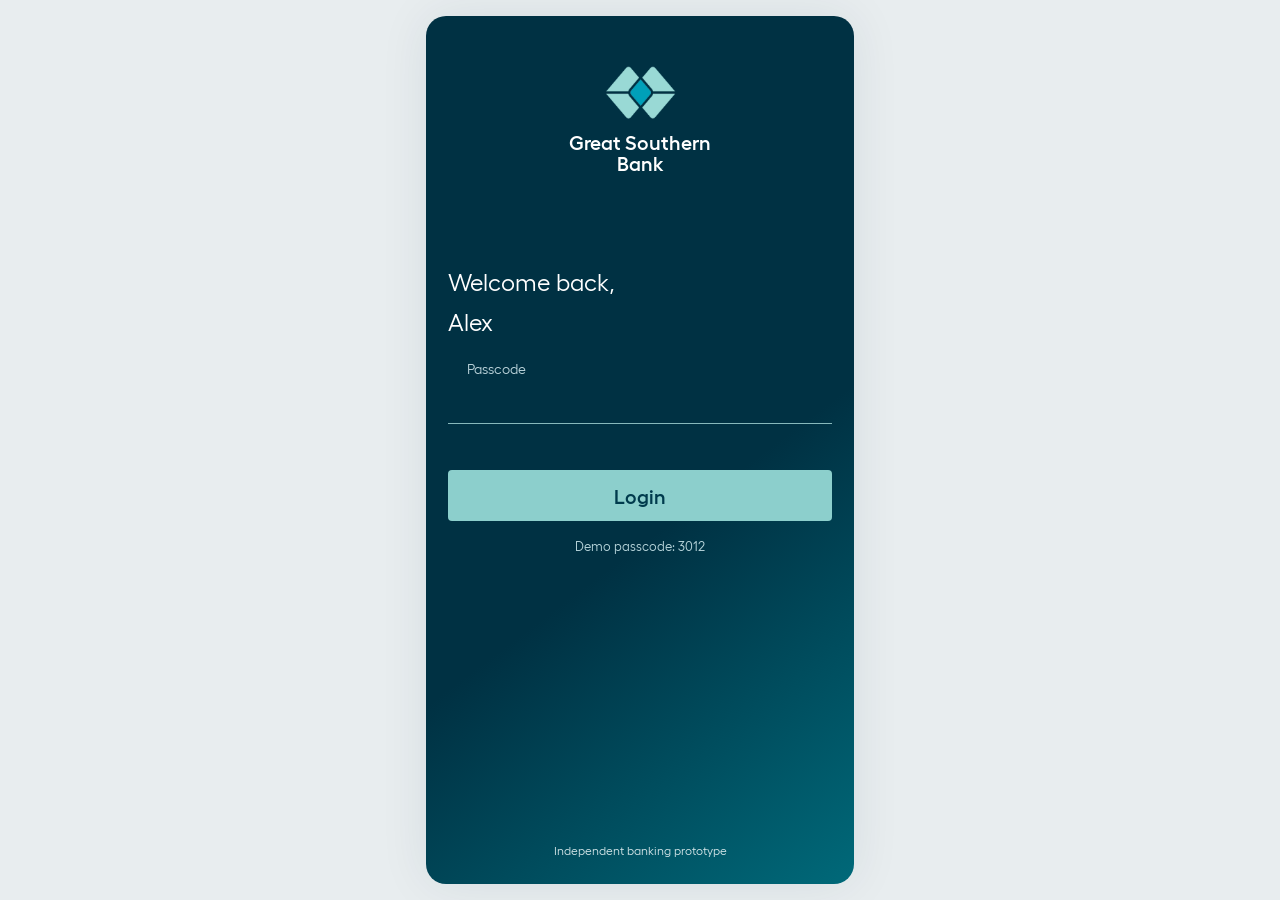
==== index.html @ 40ff4e1b "Remove demo-bar div from index.html" ====
<!doctype html>
<html lang="en">
  <head>
    <meta charset="utf-8" />
    <meta name="viewport" content="width=device-width,initial-scale=1,viewport-fit=cover" />
    <meta name="theme-color" content="#003444" />
    <meta
      name="description"
      content="Interactive banking demo with fictional, editable transactions and profile details."
    />
    <title>Great Southern Bank</title>
    <link rel="icon" type="image/png" sizes="447x447" href="assets/app-icon.png?v=3" />
    <link rel="apple-touch-icon" href="assets/app-icon.png?v=3" />
    <link rel="manifest" href="manifest.webmanifest?v=3" />
    <meta name="apple-mobile-web-app-capable" content="yes" />
    <meta name="apple-mobile-web-app-title" content="Bank Demo" />
    <meta name="apple-mobile-web-app-status-bar-style" content="default" />
    <!-- Editable styles -->
<style>
:root {
  font-family:
    "Nunito Sans",
    -apple-system,
    BlinkMacSystemFont,
    "Segoe UI",
    sans-serif;
  color: #003448;
  background: #e8edef;
  font-synthesis: none;
  font-size: 16px;
  --teal: #009db2;
  --mint: #8bcfca;
  --line: #e3e3e7;
  --muted: #6c727b;
}
* {
  box-sizing: border-box;
}
body {
  margin: 0;
}
button,
input,
select {
  font: inherit;
}
button {
  color: inherit;
  cursor: pointer;
  -webkit-tap-highlight-color: transparent;
}
button:focus-visible,
a:focus-visible {
  outline: 3px solid #009db2;
  outline-offset: 3px;
}
button {
  border: 0;
  background: none;
}
button:active {
  opacity: 0.7;
  transform: scale(0.99);
}
.app {
  width: 100%;
  max-width: 430px;
  height: 100dvh;
  min-height: 440px;
  margin: auto;
  background: white;
  position: relative;
  overflow: hidden;
  display: flex;
  flex-direction: column;
  box-shadow: 0 0 50px #00344415;
}
.demo-bar {
  background: #003444;
  color: #fff;
  text-align: center;
  font-size: 12px;
  letter-spacing: 1.3px;
  padding: 5px 0;
  flex-shrink: 0;
  font-weight: 800;
}
header {
  height: 66px;
  display: flex;
  align-items: center;
  justify-content: center;
  position: relative;
  flex-shrink: 0;
  background: white;
  z-index: 2;
}
header h1 {
  font-size: 18px;
  margin: 0;
  font-weight: 800;
}
header .left,
header .right {
  position: absolute;
  top: 12px;
  min-width: 44px;
  height: 44px;
  display: grid;
  place-items: center;
}
header .left {
  left: 8px;
}
header .right {
  right: 8px;
}
.icon {
  width: 23px;
  height: 23px;
  fill: none;
  stroke: currentColor;
  stroke-width: 1.65;
  stroke-linecap: round;
  stroke-linejoin: round;
  vertical-align: middle;
  flex-shrink: 0;
}
.brand {
  display: flex;
  align-items: center;
  gap: 7px;
  font-weight: 800;
}
.mark {
  width: 30px;
  height: 30px;
  display: grid;
  grid-template-columns: repeat(2, 10px);
  grid-template-rows: repeat(2, 10px);
  gap: 2px;
  transform: rotate(45deg);
  align-content: center;
  justify-content: center;
}
.mark i {
  background: #85d0cc;
}
.mark i:nth-child(2) {
  background: #3c9dac;
}
.mark i:nth-child(3) {
  background: #b9e4df;
}
main {
  flex: 1;
  overflow: auto;
  overscroll-behavior: contain;
  scrollbar-width: none;
  padding-bottom: 18px;
}
main::-webkit-scrollbar {
  display: none;
}
main.animate {
  animation: slide 0.28s cubic-bezier(0.2, 0.75, 0.2, 1);
}
@keyframes slide {
  from {
    opacity: 0.3;
    transform: translateX(30px);
  }
  to {
    opacity: 1;
    transform: translateX(0);
  }
}
nav {
  height: 76px;
  padding-bottom: env(safe-area-inset-bottom, 8px);
  display: flex;
  flex-shrink: 0;
  background: #fff;
  box-shadow: 0 -3px 14px #41254205;
  border-top: 1px solid #f2edf4;
  z-index: 4;
}
nav button {
  flex: 1;
  font-size: 12px;
  font-weight: 700;
  display: flex;
  flex-direction: column;
  align-items: center;
  justify-content: center;
  gap: 5px;
  padding: 9px 0;
}
nav button.active {
  color: var(--teal);
}
.section-title {
  font-size: 16px;
  font-weight: 800;
  padding: 8px 18px 15px;
}
.band {
  background: #f1f1f5;
  padding: 9px 18px;
  font-size: 12px;
  display: flex;
  gap: 8px;
  align-items: center;
  font-weight: 800;
}
.band .icon {
  width: 22px;
  height: 22px;
  color: #79bcc3;
}
.account {
  width: 100%;
  padding: 19px 18px;
  display: flex;
  text-align: left;
  align-items: center;
  gap: 5px;
  min-height: 93px;
}
.account > div:first-child {
  flex: 1;
}
.account-name {
  font-weight: 700;
  font-size: 15px;
}
.meta {
  font-size: 12px;
  color: #6f7379;
  margin-top: 3px;
}
.money-side {
  text-align: right;
  flex-shrink: 0;
}
.money-side strong {
  display: block;
  font-size: 19px;
  line-height: 1.35;
}
.money-side .meta {
  font-size: 12px;
}
.chevron {
  color: #55abb3;
  margin-left: 4px;
}
.vault-row {
  display: flex;
  justify-content: space-between;
  align-items: center;
  padding: 20px 18px;
  border-bottom: 1px solid var(--line);
  font-size: 14px;
}
.text-link {
  color: #137080;
  font-size: 13px;
  font-weight: 700;
}
.open-area {
  text-align: center;
  padding: 24px 18px;
}
.open-area p {
  font-size: 14px;
  color: #60636a;
}
.btn {
  display: block;
  width: 100%;
  border-radius: 2px;
  padding: 12px 16px;
  background: var(--mint);
  font-weight: 700;
  font-size: 15px;
  min-height: 46px;
}
.btn.outline {
  border: 1px solid #54727c;
  background: white;
}
.btn.danger {
  color: #b02b37;
  background: #fff0f1;
}
.btn:disabled {
  opacity: 0.4;
  cursor: default;
}
.detail-head {
  padding: 5px 20px 23px;
  box-shadow: 0 5px 6px #0002;
  border-radius: 0 0 18px 18px;
  position: relative;
  background: linear-gradient(133deg, white 73%, #eef7f7 73.3%, white 73.8%);
}
.detail-head h2 {
  font-size: 16px;
  display: flex;
  align-items: center;
  gap: 10px;
  margin: 5px 0 20px;
}
.detail-head h2 .icon {
  color: #6bb5bc;
}
.detail-summary {
  display: flex;
  justify-content: space-between;
  align-items: center;
  font-size: 12px;
}
.tabs {
  display: flex;
  margin-top: 18px;
  background: #f3f2f6;
  padding: 0 5px;
}
.tabs button {
  flex: 1;
  padding: 15px 4px;
  font-size: 13px;
  border-bottom: 3px solid transparent;
  color: #5e6570;
}
.tabs .selected {
  border-color: var(--teal);
  font-weight: 800;
  color: #39414c;
}
.tabs .search-btn {
  flex: 0 0 44px;
}
.date-band {
  padding: 8px 17px;
  font-weight: 800;
  font-size: 12px;
  background: #fafafa;
}
.transaction {
  width: 100%;
  display: flex;
  align-items: center;
  padding: 12px 15px;
  gap: 11px;
  text-align: left;
  border-bottom: 1px solid #f4f3f5;
  min-height: 87px;
}
.transaction .icon {
  width: 22px;
  color: #8b9196;
}
.tx-body {
  flex: 1;
  min-width: 0;
}
.tx-title {
  font-size: 14px;
  font-weight: 700;
}
.tx-description {
  font-size: 12px;
  color: #666;
  overflow-wrap: anywhere;
}
.tx-value {
  text-align: right;
  min-width: 84px;
}
.tx-value strong {
  font-size: 14px;
  font-weight: 600;
}
.credit {
  background: #e6f6f3;
  color: #26766e;
  border-radius: 3px;
  padding: 1px 5px;
}
.tx-value .meta {
  font-size: 11px;
  margin-top: 12px;
}
.tx-value .chevron {
  margin-left: 5px;
}
.search-field {
  padding: 10px 18px;
}
.field {
  display: block;
  margin-bottom: 17px;
  font-size: 14px;
  font-weight: 700;
}
.field input,
.field select,
.search-field input {
  width: 100%;
  display: block;
  border: 1px solid #d5dcdf;
  border-radius: 5px;
  padding: 12px;
  background: white;
  color: #003444;
  margin-top: 7px;
  min-height: 46px;
}
.field input:focus,
.field select:focus {
  outline: 2px solid #009db2;
}
.pad {
  padding: 20px;
}
.card-hero {
  text-align: center;
  padding: 32px 18px 22px;
}
.bank-card {
  padding: 0;
  margin: 0 auto 23px;
  border-radius: 7px;
  display: block;
  touch-action: manipulation;
}
.bank-card img {
  display: block;
  width: 176px;
  border-radius: 6px;
  box-shadow: 0 5px 11px #0002;
}
.card-account {
  font-size: 14px;
  font-weight: 700;
}
.info-table {
  border: 1px solid #dddfe6;
  margin: 0 18px;
  border-radius: 8px;
  overflow: hidden;
}
.info-row {
  display: flex;
  justify-content: space-between;
  padding: 10px 7px;
  font-size: 14px;
  gap: 10px;
}
.info-row:nth-child(odd) {
  background: #f3f3f6;
}
.info-row span:last-child {
  text-align: right;
  color: #424b58;
}
.info-row strong {
  font-size: 14px;
}
.card-spacer {
  height: clamp(30px, 9vh, 100px);
}
.wallet {
  border-top: 4px solid #e1e1e7;
  border-bottom: 1px solid var(--line);
  padding: 20px;
  display: flex;
  align-items: center;
  gap: 15px;
  font-size: 15px;
}
.wallet .check {
  margin-left: auto;
  color: var(--teal);
  font-weight: 800;
}
.label {
  font-size: 14px;
  font-weight: 800;
  color: #78828f;
  padding: 17px 20px 8px;
}
.list-row {
  width: 100%;
  display: flex;
  align-items: center;
  gap: 12px;
  text-align: left;
  padding: 16px 20px;
  border-bottom: 1px solid var(--line);
  min-height: 58px;
}
.list-row > div {
  flex: 1;
}
.list-row strong {
  font-size: 15px;
}
.list-row p {
  font-size: 13px;
  color: #6d7380;
  margin: 3px 0 0;
}
.list-row > .icon {
  color: #939ba7;
  width: 22px;
}
.list-row .chevron {
  margin-left: auto;
}
.switch {
  width: 68px;
  height: 30px;
  border-radius: 20px;
  background: #dfe0e4;
  display: flex;
  align-items: center;
  font-size: 11px;
  color: #54616b;
  padding: 4px;
  gap: 8px;
}
.switch:before {
  content: "";
  width: 22px;
  height: 22px;
  border-radius: 50%;
  background: white;
  box-shadow: 0 1px 3px #0001;
}
.switch.on {
  background: #85d0cb;
}
.screen-bottom {
  padding: 20px;
  margin-top: auto;
}
.form-screen {
  display: flex;
  flex-direction: column;
  min-height: 100%;
}
.form-screen > .pad {
  flex: 1;
}
.two-buttons {
  display: flex;
  gap: 12px;
}
.two-buttons .btn:first-child {
  flex: 1;
}
.two-buttons .btn:last-child {
  flex: 2;
}
.transfer-block {
  padding: 17px;
  border-top: 4px solid #e1e1e7;
  border-bottom: 1px solid #e1e1e7;
}
.transfer-block .caps {
  font-size: 12px;
  font-weight: 800;
  margin-bottom: 9px;
}
.transfer-block select {
  width: 100%;
  border: 0;
  background: white;
  color: #003444;
  font-size: 15px;
  font-weight: 700;
  padding: 8px 0;
}
.empty {
  text-align: center;
  padding: 55px 25px;
  color: #74808a;
  font-size: 15px;
}
.menu-shade,
.sheet-shade {
  position: absolute;
  inset: 26px 0 0;
  background: #0008;
  z-index: 10;
  animation: fade 0.2s;
}
.drawer {
  height: 100%;
  width: 89%;
  background: #fff;
  padding: 16px 16px 25px;
  overflow: auto;
  animation: drawer 0.27s cubic-bezier(0.2, 0.8, 0.2, 1);
}
.drawer-head {
  display: flex;
  justify-content: space-between;
  align-items: center;
  margin-bottom: 15px;
  font-size: 16px;
}
.drawer .list-row {
  padding: 15px 0;
  font-size: 14px;
}
.drawer .list-row .icon {
  width: 18px;
}
.drawer .btn {
  margin-top: 24px;
}
.drawer .meta {
  text-align: center;
  margin-top: 10px;
  font-size: 11px;
}
.sheet-shade {
  display: flex;
  align-items: flex-end;
}
.sheet {
  width: 100%;
  max-height: 91%;
  overflow: auto;
  background: white;
  border-radius: 22px 22px 0 0;
  padding: 18px 20px 25px;
  animation: up 0.28s cubic-bezier(0.2, 0.8, 0.2, 1);
  box-shadow: 0 -6px 30px #0001;
}
.sheet:before {
  content: "";
  display: block;
  width: 36px;
  height: 4px;
  border-radius: 3px;
  background: #d3dbde;
  margin: 0 auto 14px;
}
.sheet-head {
  display: flex;
  justify-content: space-between;
  align-items: center;
  margin-bottom: 18px;
}
.sheet h2 {
  font-size: 19px;
  margin: 0;
}
.close {
  width: 36px;
  height: 36px;
  font-size: 24px;
}
.sheet p {
  font-size: 14px;
  color: #63717a;
}
.sheet .list-row {
  padding: 15px 0;
}
.sheet .field {
  margin-bottom: 14px;
}
.sheet-note {
  background: #eaf6f5;
  padding: 10px 12px;
  border-radius: 5px;
  font-size: 13px;
  color: #386468;
  margin: 0 0 18px;
}
#toast {
  position: absolute;
  bottom: 88px;
  left: 20px;
  right: 20px;
  background: #003444;
  color: #fff;
  border-radius: 8px;
  padding: 13px 15px;
  font-size: 14px;
  z-index: 30;
  opacity: 0;
  transform: translateY(15px);
  pointer-events: none;
  transition: 0.2s;
}
#toast.show {
  opacity: 1;
  transform: translateY(0);
}
.big-value {
  font-size: 34px;
  text-align: center;
  padding: 20px 0;
  font-weight: 700;
}
.detail-list .info-row {
  padding: 16px 0;
  border-bottom: 1px solid #eee;
  background: white;
}
.pill {
  display: inline-block;
  background: #e7f5f2;
  color: #287970;
  padding: 5px 9px;
  font-size: 12px;
  border-radius: 5px;
}
.loan-card {
  margin: 20px 0;
  border: 1px solid #ddd;
  border-top: 3px solid #009db2;
  border-radius: 7px;
  padding: 18px;
}
.loan-card h2 {
  font-size: 22px;
  margin: 0;
}
.loan-card p {
  font-size: 14px;
  color: #777;
}
.rates {
  display: flex;
  gap: 30px;
}
.rates strong {
  font-size: 30px;
  display: block;
}
.rates span {
  font-size: 12px;
  color: #777;
}
.vault {
  text-align: center;
  padding: 35px 24px;
}
.vault h2 {
  font-size: 24px;
}
.vault > .icon {
  width: 65px;
  height: 65px;
  color: #73b9bf;
  margin: 30px;
}
.vault p {
  font-size: 15px;
  color: #6d7780;
  line-height: 1.6;
}
.sr {
  position: absolute;
  width: 1px;
  height: 1px;
  overflow: hidden;
  clip: rect(0, 0, 0, 0);
}
@keyframes fade {
  from {
    opacity: 0;
  }
  to {
    opacity: 1;
  }
}
@keyframes drawer {
  from {
    transform: translateX(-100%);
  }
  to {
    transform: translateX(0);
  }
}
@keyframes up {
  from {
    transform: translateY(100%);
  }
  to {
    transform: translateY(0);
  }
}
@media (min-width: 600px) and (hover: hover) and (pointer: fine) {
  body {
    padding: 20px;
  }
  .app {
    height: calc(100dvh - 40px);
    max-height: 900px;
    border-radius: 22px;
  }
}
@media (prefers-reduced-motion: reduce) {
  *,
  *:before {
    animation: none !important;
    transition: none !important;
    scroll-behavior: auto !important;
  }
}
/* Refined mobile proportions and compact prototype identification. */
:root {
  color: #003b4d;
  --teal: #009eb5;
}
.app {
  max-width: 428px;
}
.demo-bar {
  position: absolute;
  top: max(7px, env(safe-area-inset-top));
  right: 12px;
  z-index: 40;
  width: auto;
  background: #e3f3f3;
  color: #145d69;
  border: 1px solid #77b7bd;
  padding: 2px 9px;
  border-radius: 12px;
  font-size: 12px;
  line-height: 18px;
  letter-spacing: 0.15px;
  font-weight: 800;
  pointer-events: none;
}
header {
  height: 85px;
  padding-top: 16px;
}
header h1 {
  font-size: 20px;
  font-weight: 800;
}
header .left,
header .right {
  top: 28px;
}
header .left .icon {
  width: 26px;
  height: 26px;
}
header .right {
  right: 13px;
}
.brand-mark {
  display: block;
  width: 46px;
  height: 39px;
  flex-shrink: 0;
}
.section-title {
  font-size: 20px;
  padding: 11px 20px 28px;
}
.band {
  padding: 10px 20px;
  min-height: 42px;
  font-size: 14px;
  gap: 10px;
}
.band .icon {
  width: 25px;
  height: 25px;
  color: #009cb0;
}
.band:nth-of-type(4) .icon {
  color: #7161a6;
}
.account {
  min-height: 101px;
  padding: 16px 19px;
  gap: 3px;
}
.account-name {
  font-size: 16px;
}
.meta {
  font-size: 14px;
}
.money-side strong {
  font-size: 20px;
}
.money-side .meta {
  font-size: 13px;
  margin-top: 4px;
}
.chevron .icon {
  width: 19px;
}
.vault-row {
  padding: 24px 20px;
  font-size: 16px;
  line-height: 1.35;
  min-height: 99px;
}
.text-link {
  font-size: 14px;
}
.open-area {
  padding: 10px 20px;
}
.open-area p {
  font-size: 16px;
  margin: 9px 0 24px;
}
.btn {
  font-size: 16px;
  min-height: 48px;
  border-radius: 4px;
}
nav {
  height: 75px;
  padding-bottom: max(8px, env(safe-area-inset-bottom));
  padding-top: 5px;
}
nav button {
  font-size: 13px;
  gap: 5px;
}
nav .icon {
  width: 24px;
  height: 24px;
}
.detail-head {
  padding: 8px 20px 22px;
}
.detail-head h2 {
  font-size: 17px;
}
.detail-summary {
  font-size: 13px;
}
.transaction {
  min-height: 91px;
  padding: 13px 15px;
}
.tx-title {
  font-size: 15px;
}
.tx-description {
  font-size: 13px;
}
.tx-value strong {
  font-size: 14px;
  touch-action: manipulation;
  display: inline-block;
  padding: 5px 2px;
}
.tx-value .meta {
  font-size: 12px;
}
.date-band {
  font-size: 13px;
}
.card-hero {
  padding-top: 35px;
  padding-bottom: 20px;
}
.bank-card {
  margin-bottom: 30px;
  box-shadow: 0 5px 10px #00344412;
  border-radius: 6px;
  overflow: hidden;
}
.bank-card img {
  width: 176px;
  height: auto;
  box-shadow: none;
}
.card-account {
  font-size: 14px;
}
.info-table {
  margin: 0 20px;
}
.info-row {
  font-size: 15px;
  padding: 11px 7px;
}
.info-row strong {
  font-size: 15px;
}
.card-spacer {
  height: clamp(32px, 9vh, 105px);
}
.wallet {
  font-size: 16px;
  padding: 22px 22px;
  border-top-width: 4px;
}
.label {
  font-size: 14px;
}
.list-row strong {
  font-size: 16px;
}
.list-row p {
  font-size: 14px;
}
.drawer-head .brand-mark {
  width: 29px;
  height: 26px;
}
.drawer .brand {
  gap: 5px;
  font-size: 15px;
}
.menu-shade,
.sheet-shade {
  inset: 0;
}
.sheet {
  padding-top: 20px;
}
.sheet-head {
  padding-right: 0;
  margin-top: 2px;
}
.sheet h2 {
  max-width: calc(100% - 38px);
}
.login-screen {
  background: linear-gradient(143deg, #003143 58%, #006979 100%);
  color: #fff;
}
.login-screen header,
.login-screen nav {
  display: none;
}
.login-screen main {
  padding: 0;
  display: flex;
  flex-direction: column;
  overflow: auto;
}
.login-screen .demo-bar {
  background: #164e5c;
  border-color: #7fb3ba;
  color: #e8ffff;
}
.login-brand {
  display: flex;
  flex-direction: column;
  align-items: center;
  padding-top: max(56px, env(safe-area-inset-top));
  font-size: 20px;
  font-weight: 700;
  line-height: 1.05;
  text-align: center;
}
.login-brand .brand-mark {
  width: 94px;
  height: 78px;
  margin-bottom: 7px;
}
.login-screen form {
  padding: 0 22px;
  margin-top: clamp(40px, 10vh, 100px);
}
.login-screen h1 {
  font-size: 25px;
  line-height: 1.5;
  font-weight: 600;
  margin: 0 0 16px;
}
.login-screen h1 span {
  display: inline-block;
  margin-top: 4px;
}
.passcode-label {
  display: block;
  font-size: 14px;
  color: #bad3da;
  border-bottom: 1px solid #87b9bc;
  padding: 5px 19px 8px;
}
.passcode-label input {
  display: block;
  background: none;
  border: 0;
  width: 100%;
  font-size: 26px;
  letter-spacing: 10px;
  color: white;
  outline: none;
  height: 38px;
}
.passcode-label:focus-within {
  border-bottom-color: white;
}
.login-button {
  background: #8ccfcc;
  color: #003b4d;
  font-size: 20px;
  font-weight: 600;
  margin-top: 15px;
  min-height: 51px;
}
.login-help {
  text-align: center;
  color: #b7d5db;
  font-size: 13px;
  margin-top: 17px;
}
.login-foot {
  text-align: center;
  font-size: 13px;
  color: #d1e4e7;
  margin: auto 20px 27px;
  padding-top: 45px;
}
#login-error {
  color: #ffcfbd;
  font-size: 14px;
  min-height: 22px;
  margin: 9px 0 0;
}
.transaction-screen nav {
  display: none;
}
.transaction-screen main {
  padding-bottom: 0;
}
.transaction-content {
  display: flex;
  flex-direction: column;
  min-height: 100%;
  padding: 0 22px;
}
.transaction-hero {
  text-align: center;
  padding-top: 35px;
}
.transaction-hero > .icon {
  width: 42px;
  height: 42px;
  color: #00a3bb;
  margin: 2px 0 11px;
}
.outgoing .transaction-hero > .icon {
  color: #bcc3c9;
}
.amount-edit {
  display: block;
  width: 100%;
  font-size: 32px;
  font-weight: 800;
  padding: 5px 0 0;
  touch-action: manipulation;
  margin: 0;
  line-height: 1.4;
}
.payment-title,
.payment-date {
  font-size: 21px;
  color: #575b60;
  line-height: 1.45;
}
.payment-title {
  margin-bottom: 8px;
}
.payment-date {
  margin-bottom: 4px;
}
.receipt-fields {
  margin: 0 0 22px;
  font-size: 16px;
  line-height: 1.5;
}
.receipt-fields dt {
  font-weight: 700;
  margin: 11px 0 3px;
}
.receipt-fields dd {
  margin: 0;
  color: #565f64;
  overflow-wrap: anywhere;
}
.purchase-fields {
  margin: 38px 0 30px;
  font-size: 16px;
  line-height: 1.35;
}
.purchase-fields > div {
  display: grid;
  grid-template-columns: 33% 1fr;
  column-gap: 13px;
  padding: 20px 0;
  border-bottom: 1px solid #dfe2e5;
}
.purchase-fields > div:first-child {
  padding-top: 5px;
  padding-bottom: 22px;
}
.purchase-fields > div:last-child {
  border-bottom: 0;
}
.purchase-fields dt {
  font-weight: 700;
}
.purchase-fields dd {
  margin: 0;
  color: #545e63;
  overflow-wrap: anywhere;
}
.purchase-fields dd > .icon {
  margin-right: 10px;
  color: #97a1ab;
  width: 24px;
}
.status-pill {
  display: inline-block;
  background: #e8f5f0;
  color: #317c65;
  border-radius: 24px;
  padding: 8px 12px;
  font-weight: 700;
  text-transform: uppercase;
  font-size: 14px;
}
.status-pill.pending {
  color: #b56804;
  background: #fff1e2;
}
.receipt-footer {
  margin-top: auto;
  padding: 24px 0 max(24px, env(safe-area-inset-bottom));
  flex-shrink: 0;
}
.receipt-footer .btn {
  font-size: 19px;
}
.receipt-footer .icon {
  width: 19px;
  margin-right: 7px;
}
.incoming .transaction-hero {
  padding-top: 32px;
}
.outgoing .transaction-hero {
  padding-top: 42px;
}
.outgoing .amount-edit {
  padding-top: 4px;
}
.incoming .amount-edit {
  font-size: 33px;
}
.receipt-fields dd br {
  line-height: 1.7;
}
@media (max-height: 730px) {
  .login-brand {
    padding-top: 38px;
  }
  .login-screen form {
    margin-top: 32px;
  }
  .login-foot {
    padding-top: 15px;
    margin-bottom: 15px;
  }
  .card-spacer {
    height: 28px;
  }
  .transaction-hero {
    padding-top: 20px;
  }
}
@media (min-width: 600px) and (hover: hover) and (pointer: fine) {
  .app {
    max-height: 926px;
  }
}

/* Supplied logo artwork: retain its native proportions. */
.brand-mark {
  object-fit: contain;
  height: auto;
  aspect-ratio: 256/180;
}
.login-brand .brand-mark {
  width: 94px;
  height: auto;
}
.drawer-head .brand-mark {
  width: 29px;
  height: auto;
}
/* IPHONE LAYOUT — edit sizes, spacing and fonts here. */
@font-face {
  font-family: Hellix;
  src: url("assets/fonts/Hellix-Regular.woff2")
    format("woff2");
  font-weight: 400;
  font-style: normal;
  font-display: swap;
}
@font-face {
  font-family: Hellix;
  src: url("assets/fonts/Hellix-SemiBold.woff2")
    format("woff2");
  font-weight: 600 900;
  font-style: normal;
  font-display: swap;
}
:root {
  font-family:
    Hellix,
    -apple-system,
    BlinkMacSystemFont,
    "Segoe UI",
    sans-serif;
  font-size: 16px;
  --screen-gutter: 20px;
  --ink: #00384d;
  color: var(--ink);
}
html {
  -webkit-text-size-adjust: 100%;
  text-size-adjust: 100%;
  height: 100%;
}
body {
  height: 100%;
  overflow: hidden;
  padding: 0;
}
button,
input,
select {
  font-family: inherit;
}
button {
  font-weight: 400;
}
input,
select {
  font-size: 16px;
}
.app {
  width: 100%;
  max-width: none;
  height: 100vh;
  height: 100dvh;
  min-height: 0;
  max-height: none;
  border-radius: 0;
  padding-top: env(safe-area-inset-top);
  padding-left: env(safe-area-inset-left);
  padding-right: env(safe-area-inset-right);
}
header {
  height: 64px;
  min-height: 64px;
  padding: 0;
}
header h1 {
  font-size: 18px;
  font-weight: 700;
  line-height: 1.2;
}
header .left,
header .right {
  top: 10px;
}
header .left {
  left: 8px;
}
header .left .icon {
  width: 23px;
  height: 23px;
}
header > .brand-mark {
  width: 43px;
}
main {
  min-height: 0;
  overflow-x: hidden;
  overflow-y: auto;
  -webkit-overflow-scrolling: touch;
  overscroll-behavior-y: contain;
  padding-bottom: 0;
  scrollbar-width: none;
}
nav {
  height: calc(62px + env(safe-area-inset-bottom));
  min-height: calc(62px + env(safe-area-inset-bottom));
  padding: 7px 0 max(7px, env(safe-area-inset-bottom));
  gap: 0;
}
nav button {
  font-size: 12px;
  font-weight: 600;
  line-height: 1.2;
  padding: 4px 0;
  gap: 4px;
  min-width: 0;
}
nav .icon {
  width: 23px;
  height: 23px;
}
.demo-bar {
  font-size: 12px;
  top: 4px;
  right: 7px;
  padding: 0 7px;
  line-height: 17px;
}
.login-screen .demo-bar {
  top: max(7px, env(safe-area-inset-top));
}
.section-title {
  font-size: 18px;
  font-weight: 700;
  padding: 10px var(--screen-gutter) 23px;
}
.band {
  height: 39px;
  min-height: 39px;
  padding: 8px var(--screen-gutter);
  font-size: 13px;
  gap: 8px;
}
.band .icon {
  width: 24px;
  height: 24px;
}
.account {
  height: 99px;
  min-height: 99px;
  padding: 14px var(--screen-gutter);
  gap: 5px;
}
.account-name {
  font-size: 15px;
  font-weight: 700;
  line-height: 1.25;
}
.account .meta {
  font-size: 13px;
  line-height: 1.35;
}
.money-side strong {
  font-size: 19px;
  font-weight: 700;
  line-height: 1.2;
}
.money-side .meta {
  font-size: 12px;
  line-height: 1.35;
}
.money-side .meta:last-child {
  margin-top: 9px;
}
.account > div:first-child {
  min-width: 0;
}
.vault-row {
  font-size: 16px;
  padding: 21px var(--screen-gutter);
  min-height: 92px;
}
.open-area {
  padding: 13px var(--screen-gutter) 25px;
}
.open-area p {
  font-size: 14px;
  margin: 2px 0 23px;
}
.open-area .btn {
  font-size: 17px;
  min-height: 47px;
}
.text-link {
  font-size: 14px;
}
.detail-head {
  padding: 6px var(--screen-gutter) 20px;
}
.detail-head h2 {
  font-size: 15px;
  margin: 1px 0 21px;
  font-weight: 700;
  gap: 8px;
}
.detail-summary {
  font-size: 12px;
  line-height: 1.4;
}
.tabs {
  margin-top: 14px;
  padding: 0;
}
.tabs button {
  height: 48px;
  font-size: 13px;
  padding: 12px 3px;
}
.date-band {
  height: 28px;
  padding: 6px 15px;
  font-size: 12px;
  line-height: 16px;
}
.transaction {
  min-height: 78px;
  padding: 11px 14px;
  gap: 9px;
}
.transaction > .icon {
  width: 22px;
  height: 22px;
}
.tx-title {
  font-size: 14px;
  font-weight: 600;
  line-height: 1.25;
}
.tx-description {
  font-size: 12px;
  line-height: 1.3;
  margin-top: 2px;
}
.tx-value {
  min-width: 92px;
}
.tx-value strong {
  font-size: 14px;
  line-height: 1.2;
  padding: 3px;
}
.tx-value .meta {
  font-size: 11px;
  margin-top: 10px;
  line-height: 1.2;
}
.load-more {
  display: block;
  width: 100%;
  min-height: 56px;
  padding: 15px;
  font-size: 14px;
  color: #287787;
  background: #f7fafb;
}
.history-end {
  padding: 21px;
  text-align: center;
  font-size: 12px;
  color: #74818a;
}
.app[data-screen="cards"] main {
  display: flex;
  flex-direction: column;
}
.card-hero {
  padding: 35px 18px 21px;
  flex-shrink: 0;
}
.bank-card {
  margin-bottom: 29px;
}
.bank-card img {
  width: 174px;
  height: auto;
}
.card-account {
  font-size: 14px;
  font-weight: 600;
}
.info-table {
  margin: 0 var(--screen-gutter);
  flex-shrink: 0;
}
.info-row {
  padding: 10px 7px;
  font-size: 14px;
  line-height: 1.3;
}
.info-row strong {
  font-size: 14px;
  font-weight: 600;
}
.card-spacer {
  flex: 1 0 30px;
  height: auto;
  min-height: 30px;
}
.wallet {
  padding: 18px 22px;
  font-size: 16px;
  min-height: 64px;
  flex-shrink: 0;
}
.label {
  padding: 16px 22px 9px;
  font-size: 13px;
  line-height: 1.3;
  flex-shrink: 0;
}
.list-row {
  padding: 13px 20px;
  min-height: 61px;
  flex-shrink: 0;
}
.list-row strong {
  font-size: 15px;
  font-weight: 700;
  line-height: 1.2;
}
.list-row p {
  font-size: 13px;
  line-height: 1.25;
  margin-top: 3px;
}
.account-editor {
  border: 1px solid #dce4e7;
  border-radius: 8px;
  padding: 15px 13px 0;
  margin: 20px 0;
}
.account-editor legend {
  font-size: 14px;
  font-weight: 700;
  padding: 0 6px;
}
.sheet {
  max-height: calc(100% - env(safe-area-inset-top) - 18px);
  padding-bottom: max(24px, env(safe-area-inset-bottom));
}
.sheet .field {
  font-size: 14px;
}
.sheet input,
.sheet select {
  font-size: 16px;
}
.sheet-note {
  font-size: 13px;
}
.transaction-content {
  padding: 0 21px;
}
.transaction-hero,
.incoming .transaction-hero {
  padding-top: 32px;
}
.outgoing .transaction-hero {
  padding-top: 35px;
}
.transaction-hero > .icon {
  width: 38px;
  height: 38px;
  margin-bottom: 11px;
}
.payment-title,
.payment-date {
  font-size: 19px;
  line-height: 1.35;
}
.payment-title {
  margin-bottom: 12px;
}
.payment-date {
  margin-bottom: 5px;
}
.amount-edit,
.incoming .amount-edit {
  font-size: 30px;
  font-weight: 700;
  line-height: 1.3;
}
.purchase-fields {
  font-size: 14px;
  margin-top: 41px;
  line-height: 1.35;
}
.purchase-fields > div {
  padding: 20px 0;
  grid-template-columns: 32% 1fr;
  gap: 12px;
}
.purchase-fields dd > .icon {
  width: 22px;
  height: 22px;
}
.receipt-fields {
  font-size: 14px;
  line-height: 1.4;
}
.receipt-fields dt {
  font-weight: 600;
  margin-top: 13px;
  margin-bottom: 7px;
}
.receipt-fields dd {
  font-size: 14px;
}
.status-pill {
  font-size: 14px;
  padding: 8px 10px;
}
.receipt-footer {
  padding: 22px 0 max(24px, env(safe-area-inset-bottom));
}
.receipt-footer .btn {
  font-size: 18px;
}
.login-screen form {
  margin-top: clamp(40px, 10vh, 94px);
}
.login-screen h1 {
  font-size: 24px;
  font-weight: 400;
}
.login-brand {
  font-size: 20px;
  font-weight: 600;
  padding-top: 45px;
}
.login-brand .brand-mark {
  width: 89px;
}
.login-foot {
  font-size: 12px;
}
.login-screen .login-button {
  font-size: 20px;
}
@media (max-width: 374px) {
  :root {
    --screen-gutter: 14px;
  }
  .account-name {
    font-size: 14px;
  }
  .account .meta {
    font-size: 12px;
  }
  .money-side strong {
    font-size: 18px;
  }
  .tx-value {
    min-width: 82px;
  }
  .transaction {
    padding-left: 10px;
    padding-right: 10px;
    gap: 7px;
  }
  .transaction-content {
    padding: 0 15px;
  }
  .purchase-fields > div {
    grid-template-columns: 34% 1fr;
    gap: 8px;
  }
  .card-account {
    font-size: 13px;
  }
  .drawer {
    width: 94%;
  }
  .drawer .brand {
    font-size: 14px;
  }
}
@media (min-width: 600px) and (hover: hover) and (pointer: fine) {
  body {
    padding: 16px;
  }
  .app {
    width: 428px;
    max-width: 100%;
    height: calc(100dvh - 32px);
    max-height: 926px;
    border-radius: 20px;
    margin: auto;
  }
}
@media (prefers-reduced-motion: reduce) {
  main {
    scroll-behavior: auto;
  }
}

/* Phone layout uses CSS points, never a scaled desktop canvas. */
html, body { width: 100%; min-width: 0; }
.app, header, main, nav { min-width: 0; }
main { width: 100%; }
.demo-bar { top: calc(env(safe-area-inset-top, 0px) + 4px); }
@media (hover: none), (pointer: coarse) {
  body { padding: 0; }
  .app { width: 100%; max-width: none; max-height: none; border-radius: 0; }
}
@media (display-mode: standalone) {
  body { padding: 0; }
  .app { width: 100%; max-width: none; max-height: none; border-radius: 0; }
}

</style>
  </head>
  <body>
    <div class="app">
      
      <header id="header"></header>
      <main id="main"></main>
      <nav id="nav" aria-label="Main navigation"></nav>
      <div id="overlay"></div>
      <div id="toast" role="status"></div>
    </div>
    <!-- Editable screen text and sample data -->
<script>
// Sample record IDs also work when opened as a local file on older Safari.
let sampleSequence = 0;
const sampleId = () => globalThis.crypto?.randomUUID
  ? globalThis.crypto.randomUUID()
  : `sample-${Date.now()}-${++sampleSequence}-${Math.random().toString(36).slice(2)}`;
const $ = (s) => document.querySelector(s);
const escape = (s) =>
  String(s ?? "").replace(
    /[&<>"']/g,
    (c) => ({ "&": "&amp;", "<": "&lt;", ">": "&gt;", '"': "&quot;", "'": "&#39;" })[c],
  );
const paths = {
  menu: "M4 6h16M4 12h16M4 18h16",
  back: "m14 5-7 7 7 7",
  chevron: "m9 5 7 7-7 7",
  accounts: "M8 6h12M8 12h12M8 18h12M4 6h.1M4 12h.1M4 18h.1",
  pay: "M6 3v18M9 6H5a3 3 0 0 0 0 6h2a3 3 0 0 1 0 6H3M14 8h7m-3-3 3 3-3 3M21 16h-7m3-3-3 3 3 3",
  cards: "M3 4h18v16H3zM3 9h18M6 16h4",
  products: "M12 8v8M8 12h8M22 12a10 10 0 1 1-20 0 10 10 0 0 1 20 0",
  transfer: "M3 7h16l-4-4M21 17H5l4 4M19 7l-4 4M5 17l4-4",
  dollar:
    "M12 4v16M16 7H10a3 3 0 0 0 0 5h4a3 3 0 0 1 0 5H8M22 12a10 10 0 1 1-20 0 10 10 0 0 1 20 0",
  savings: "M5 9 3 7v6l3 2 1 4h3v-3h6v3h3l1-5 2-2-2-2a7 7 0 0 0-5-5l1-3-4 2M8 6l3-1M17 9h.1",
  vault: "M3 3h18v18H3zM8 12h8M12 8v8M17 12a5 5 0 1 1-10 0 5 5 0 0 1 10 0",
  search: "M16 16l5 5M18 10a8 8 0 1 1-16 0 8 8 0 0 1 16 0",
  settings:
    "M12 8a4 4 0 1 0 0 8 4 4 0 0 0 0-8M9 3h6l1 3 3 1 2 5-2 5-3 1-1 3H9l-1-3-3-1-2-5 2-5 3-1z",
  lock: "M6 10h12v11H6zM8 10V6a4 4 0 0 1 8 0v4M12 14v3",
  phone: "M7 2h10v20H7zM10 18h4",
  check: "m5 12 4 4L20 5",
  info: "M12 11v6M12 7h.1M22 12a10 10 0 1 1-20 0 10 10 0 0 1 20 0",
  eye: "M2 12s4-7 10-7 10 7 10 7-4 7-10 7S2 12 2 12M3 3l18 18",
  edit: "m4 16 12-12 4 4L8 20H4zM14 6l4 4",
  wallet: "M3 5h18v15H3zM16 11h5v5h-5z",
};
function icon(n) {
  return `<svg class="icon" aria-hidden="true" viewBox="0 0 24 24"><path d="${paths[n] || paths.info}"/></svg>`;
}
const chevron = `<span class="chevron">${icon("chevron")}</span>`;
const mark =
  '<img class="brand-mark" src="assets/brand-mark.png" alt="" aria-hidden="true" width="256" height="180">';
const initial = {
  cardNumber: "000000XXXXXX0000",
  name: "Alex Morgan",
  age: 21,
  email: "alex@example.com",
  phone: "0400 000 000",
  locked: false,
  accounts: [
    { id: "everyday", name: "Everyday Youth Account", number: "00001234", opening: 438.2 },
    { id: "savings", name: "Youth eSaver Account", number: "00005678", opening: 1000 },
  ],
  transactions: [
    {
      id: "t1",
      account: "everyday",
      date: "2026-09-29",
      title: "Card Purchase",
      description: "HARBOUR COFFEE",
      amount: -6.5,
      category: "Food & drink",
    },
    {
      id: "t2",
      account: "everyday",
      date: "2026-09-28",
      title: "Funds Transfer",
      description: "From: Sample account",
      amount: 50,
      category: "Transfer",
    },
    {
      id: "t3",
      account: "everyday",
      date: "2026-09-27",
      title: "Fast Pymt Out",
      description: "Sample payment",
      amount: -24,
      category: "Payment",
    },
    {
      id: "t4",
      account: "everyday",
      date: "2026-09-26",
      title: "Card Purchase",
      description: "LOCAL GROCER",
      amount: -47.67,
      category: "Shopping",
    },
    {
      id: "t5",
      account: "everyday",
      date: "2026-09-25",
      title: "Fast Pymt In",
      description: "SAMPLE PAYROLL",
      amount: 259,
      category: "Income",
    },
    {
      id: "t6",
      account: "savings",
      date: "2026-09-28",
      title: "Funds Transfer",
      description: "From: Sample account",
      amount: 20,
      category: "Transfer",
    },
  ],
  payees: [
    { name: "Jamie Taylor", bsb: "000000", number: "00001111" },
    { name: "Sam Lee", bsb: "000000", number: "00002222" },
  ],
};
let state = JSON.parse(JSON.stringify(initial));
try {
  const x = JSON.parse(localStorage.getItem("southern-demo-v1"));
  if (x && Array.isArray(x.accounts) && Array.isArray(x.transactions)) state = x;
} catch {}
let page = "login",
  accountId = "everyday",
  filter = "ALL",
  query = "",
  searching = false,
  selectedTx = null,
  product = "Home loans",
  visibleTransactions = 5,
  historyScrollArmed = false,
  tapTimes = [],
  lastFocus = null;
const money = (n) =>
  new Intl.NumberFormat("en-AU", { style: "currency", currency: "AUD" }).format(n);
const amount = (n) => `${n < 0 ? "-" : ""}${money(Math.abs(n))}`;
const account = () => state.accounts.find((a) => a.id === accountId);
const balance = (a) =>
  Math.round(
    (a.opening +
      state.transactions.filter((t) => t.account === a.id).reduce((s, t) => s + t.amount, 0)) *
      100,
  ) / 100;
function localDay(offset = 0) {
  const d = new Date();
  d.setDate(d.getDate() + offset);
  return `${d.getFullYear()}-${String(d.getMonth() + 1).padStart(2, "0")}-${String(d.getDate()).padStart(2, "0")}`;
}
state.cardNumber = state.cardNumber || initial.cardNumber;
state.accounts.forEach((a) => (a.bsb = a.bsb || "000000"));
state.transactions.forEach((t) => {
  const seed = initial.transactions.find((i) => i.id === t.id);
  if (t.dayOffset === undefined && seed && t.date === seed.date) {
    t.dayOffset = Math.round(
      (new Date(seed.date + "T12:00:00") - new Date("2026-09-29T12:00:00")) / 86400000,
    );
  }
  if (Number.isInteger(t.dayOffset)) t.date = localDay(t.dayOffset);
});
const sydneyPlaces = [
  "Manly",
  "Newtown",
  "Surry Hills",
  "Parramatta",
  "Chatswood",
  "Bondi Junction",
  "Glebe",
  "Burwood",
  "Darlinghurst",
  "Macquarie Park",
  "Marrickville",
  "Circular Quay",
  "Strathfield",
  "Randwick",
  "Haymarket",
];
function pickPlace() {
  return sydneyPlaces[Math.floor(Math.random() * sydneyPlaces.length)];
}
function ensureDemoHistory() {
  if (state.historyVersion === 2) return;
  for (const a of state.accounts) {
    const existing = state.transactions.filter((t) => t.account === a.id);
    for (const t of existing) {
      const seed = initial.transactions.find((i) => i.id === t.id);
      if (seed && seed.description === t.description)
        t.description =
          t.amount > 0
            ? `From: Sample sender · ${pickPlace()}`
            : `${["CORNER CAFE", "LOCAL MARKET", "NEIGHBOURHOOD STORE"][Math.floor(Math.random() * 3)]} · ${pickPlace()}`;
    }
    const oldest = existing.length
      ? Math.min(
          ...existing.map((t) =>
            Math.round(
              (new Date(t.date + "T12:00:00") - new Date(localDay() + "T12:00:00")) / 86400000,
            ),
          ),
        )
      : 0;
    let added = 0;
    for (let i = existing.length; i < 50; i++) {
      const credit = a.id === "savings" ? i % 4 !== 3 : i % 3 === 1;
      const cents = credit
        ? 1000 + Math.floor(Math.random() * 24000)
        : 320 + Math.floor(Math.random() * 7500);
      const value = (credit ? cents : -cents) / 100;
      const offset = oldest - Math.floor((i - existing.length) / 2) - 1;
      state.transactions.push({
        id: sampleId(),
        account: a.id,
        dayOffset: offset,
        date: localDay(offset),
        title: credit ? "Fast Pymt In" : "Card Purchase",
        description: credit
          ? `From: Sample sender · ${pickPlace()}`
          : `${["CORNER CAFE", "LOCAL MARKET", "NEIGHBOURHOOD STORE", "VILLAGE EATERY"][i % 4]} · ${pickPlace()}`,
        payer: "Sample sender",
        amount: value,
        category: credit ? "Income" : "Shopping",
        status: "Processed",
      });
      added += value;
    }
    // Backfill sample history without changing the user's current balance.
    a.opening = Math.round((a.opening - added) * 100) / 100;
  }
  state.historyVersion = 2;
}
ensureDemoHistory();
function matchingTransactions() {
  return state.transactions
    .filter((t) => t.account === accountId)
    .sort((a, b) => b.date.localeCompare(a.date) || b.id.localeCompare(a.id))
    .filter(
      (t) =>
        (filter !== "DEBITS" || t.amount < 0) &&
        (filter !== "CREDITS" || t.amount >= 0) &&
        `${t.title} ${t.description} ${t.category}`.toLowerCase().includes(query.toLowerCase()),
    );
}
function loadMoreTransactions() {
  if (page !== "detail" || visibleTransactions >= matchingTransactions().length) return;
  historyScrollArmed = false;
  const scroll = $("#main").scrollTop;
  visibleTransactions += 5;
  $("#transactions").innerHTML = txList();
  $("#main").scrollTop = scroll;
}

function maskedCard(grouped = false) {
  const n = String(state.cardNumber)
    .replace(/[^0-9xX]/g, "")
    .toUpperCase();
  return grouped ? n.replace(/(.{4})/g, "$1 ").trim() : n;
}
function triple(key, action) {
  const now = Date.now();
  if (triple.key !== key) tapTimes = [];
  triple.key = key;
  tapTimes = tapTimes.filter((t) => now - t < 1300);
  tapTimes.push(now);
  if (tapTimes.length === 3) {
    tapTimes = [];
    action();
  }
}
paths.receipt =
  "M6 2h12a1 1 0 0 1 1 1v19l-2-2-2 2-2-2-2 2-2-2-2 2V3a1 1 0 0 1 1-1M10 6v8M12 7H9a2 2 0 0 0 0 4h1a2 2 0 0 1 0 4H8M14 8h3M14 11h2M14 14h3";
paths.cards =
  "M4 4h16a2 2 0 0 1 2 2v12a2 2 0 0 1-2 2H4a2 2 0 0 1-2-2V6a2 2 0 0 1 2-2M2 9h20M6 15h.1";
paths.share = "M12 16V2m-4 4 4-4 4 4M8 9H5v13h14V9h-3";
paths.pay = "M7 2v20M11 6H6a3 3 0 0 0 0 6h2a3 3 0 0 1 0 6H3M14 12h8m-4-4 4 4-4 4";
paths.savings =
  "M20 11h2v4l-3 2-1 4h-3v-3H9v3H6l-1-5-3-2V9h3l1-5 4 3M12 5a3 3 0 1 0 0-6 3 3 0 0 0 0 6M9 9h5M17 11h.1";
function loginView() {
  return `<div class="login-brand">${mark}<span>Great Southern<br>Bank</span></div><form id="login-form"><h1>Welcome back,<br><span>${escape(state.name.split(" ")[0])}</span></h1><label class="passcode-label">Passcode<input name="passcode" id="passcode" type="password" inputmode="numeric" autocomplete="off" maxlength="4" pattern="[0-9]{4}" aria-label="Passcode" required></label><p id="login-error" role="alert"></p><button class="btn login-button">Login</button><p class="login-help">Demo passcode: 3012</p></form><p class="login-foot">Independent banking prototype</p>`;
}

function save() {
  try {
    localStorage.setItem("southern-demo-v1", JSON.stringify(state));
  } catch {
    toast("Changes work here, but this browser could not save them.");
  }
}
function toast(s) {
  $("#toast").textContent = s;
  $("#toast").classList.add("show");
  clearTimeout(toast.timer);
  toast.timer = setTimeout(() => $("#toast").classList.remove("show"), 2600);
}
function go(p) {
  closeOverlay();
  tapTimes = [];
  page = p;
  visibleTransactions = 5;
  query = "";
  searching = false;
  render();
  $("#main").scrollTop = 0;
  $("#main").classList.remove("animate");
  void $("#main").offsetWidth;
  $("#main").classList.add("animate");
}
function row(title, sub, ico, action) {
  return `<button class="list-row" data-action="${action}">${icon(ico)}<div><strong>${escape(title)}</strong>${sub ? `<p>${escape(sub)}</p>` : ""}</div>${chevron}</button>`;
}
function render() {
  $(".app").classList.toggle("login-screen", page === "login");
  $(".app").classList.toggle("transaction-screen", page === "tx");
  $(".app").dataset.screen = page;
  if (page === "login") {
    $("#header").innerHTML = "";
    $("#nav").innerHTML = "";
    $("#main").innerHTML = loginView();
    return;
  }
  const titles = {
    accounts: "",
    detail: "Account details",
    cards: "Cards",
    products: "Open or apply",
    transfer: "Transfer funds",
    payees: "Pay anyone",
    personal: "Personal details",
    tx: "Transaction details",
    vault: "The Vault",
    loan: "Open or apply",
  };
  const root = ["accounts", "cards", "products"].includes(page);
  $("#header").innerHTML =
    `<button class="left" data-action="${root ? "menu" : "back"}" aria-label="${root ? "Open menu" : "Back"}">${icon(root ? "menu" : "back")}</button>${page === "accounts" ? mark : `<h1>${titles[page] || ""}</h1>`}${page === "detail" ? `<button class="right" data-action="addtx" aria-label="Add demo transaction">${icon("products")}</button>` : ""}`;
  $("#nav").innerHTML = ["accounts", "pay", "cards", "products"]
    .map(
      (n) =>
        `<button data-action="nav-${n}" class="${page === n || (n === "accounts" && ["detail", "tx", "vault"].includes(page)) || (n === "pay" && ["transfer", "payees"].includes(page)) ? "active" : ""}">${icon(n)}${n.toUpperCase()}</button>`,
    )
    .join("");
  const views = {
    accounts: accountsView,
    detail: detailView,
    cards: cardsView,
    products: productsView,
    transfer: transferView,
    payees: payeesView,
    personal: personalView,
    tx: txView,
    vault: vaultView,
    loan: loanView,
  };
  $("#main").innerHTML = views[page]();
}
function accountsView() {
  return `<div class="section-title">Accounts</div>${state.accounts.map((a, i) => `<div class="band">${icon(i ? "savings" : "dollar")}${i ? "SAVINGS" : "EVERYDAY"}</div><button class="account" data-account="${a.id}"><div><div class="account-name">${escape(a.name)}</div><div class="meta">Acc: ${escape(a.number)}</div></div><div class="money-side"><div class="meta">Available</div><strong>${money(balance(a))}</strong><div class="meta">Balance ${money(balance(a))}</div></div>${chevron}</button>`).join("")}<div class="band">${icon("vault")}THE VAULT</div><div class="vault-row"><span>Hide your account<br>from yourself</span><button class="text-link" data-action="vault">Learn more ›</button></div><div class="open-area"><p>For new accounts or loans</p><button class="btn outline" data-action="nav-products">Open or apply</button></div>`;
}
function txList() {
  let tx = state.transactions
    .filter((t) => t.account === accountId)
    .sort((a, b) => b.date.localeCompare(a.date) || b.id.localeCompare(a.id));
  let run = account().opening;
  const running = {};
  [...tx].reverse().forEach((t) => {
    run += t.amount;
    running[t.id] = run;
  });
  tx = tx.filter(
    (t) =>
      (filter !== "DEBITS" || t.amount < 0) &&
      (filter !== "CREDITS" || t.amount >= 0) &&
      `${t.title} ${t.description} ${t.category}`.toLowerCase().includes(query.toLowerCase()),
  );
  const hasMore = tx.length > visibleTransactions;
  tx = tx.slice(0, visibleTransactions);
  let date = "";
  return tx.length
    ? tx
        .map((t) => {
          const head =
            t.date !== date
              ? `<div class="date-band">${new Date(t.date + "T12:00:00").toLocaleDateString("en-AU", { weekday: "short", day: "numeric", month: "short" })}</div>`
              : "";
          date = t.date;
          return (
            head +
            `<button class="transaction" data-tx="${escape(t.id)}">${icon(t.title.includes("Transfer") ? "transfer" : t.amount > 0 ? "dollar" : "pay")}<div class="tx-body"><div class="tx-title">${escape(t.title)}</div><div class="tx-description">${escape(t.description)}</div></div><div class="tx-value"><strong data-tx-amount="${escape(t.id)}" role="button" tabindex="0" aria-label="Triple-tap ${escape(amount(t.amount))} to edit sample transaction" class="${t.amount > 0 ? "credit" : ""}">${amount(t.amount)}</strong><span class="chevron">›</span><div class="meta">Balance ${money(running[t.id])}</div></div></button>`
          );
        })
        .join("") +
        (hasMore
          ? '<button class="load-more" data-action="load-more">Load 5 more transactions</button>'
          : '<div class="history-end">End of sample transactions</div>')
    : '<div class="empty">No transactions to show.</div>';
}
function detailView() {
  const a = account();
  return `<div class="detail-head"><h2>${icon(a.id === "savings" ? "savings" : "dollar")}${escape(a.name)}</h2><div class="detail-summary"><div>BSB ${escape(a.bsb)}<br>Acc ${escape(a.number)}</div><div class="money-side"><div class="meta">Available</div><strong>${money(balance(a))}</strong><div class="meta">Balance ${money(balance(a))}</div></div></div></div><div class="tabs" role="tablist">${["ALL", "DEBITS", "CREDITS"].map((t) => `<button role="tab" aria-selected="${filter === t}" class="${filter === t ? "selected" : ""}" data-filter="${t}">${t}</button>`).join("")}<button class="search-btn" data-action="search" aria-label="Search transactions">${icon("search")}</button></div>${searching ? '<div class="search-field"><input id="search" aria-label="Search transactions" placeholder="Search transactions" value="' + escape(query) + '"></div>' : ""}<div id="transactions">${txList()}</div>`;
}
function cardsView() {
  const a = state.accounts[0];
  return `<div class="card-hero"><button class="bank-card" data-action="card-tap" aria-label="Demo card. Tap three times to edit demo details."><img src="assets/card-hd.png" alt="Great Southern Bank reference card artwork"><span class="sr">Tap three times to edit sample profile</span></button><div class="card-account">${escape(a.name)} (${escape(a.number)})</div></div><div class="info-table"><div class="info-row"><span>Card number</span><strong>${escape(maskedCard(true))}</strong></div><div class="info-row"><span>Card holder</span><span>${escape(state.name)}</span></div></div><div class="card-spacer"></div><div class="wallet">${icon("wallet")}Card added to Apple Wallet<span class="check">✓</span></div><div class="label">CARD SETTINGS</div>${row("Set PIN", "Or edit an existing PIN", "lock", "pin")}<button class="list-row" data-action="lock" role="switch" aria-checked="${state.locked}">${icon("lock")}<div><strong>Temporary card lock</strong><p>Block all transactions on this card</p></div><span class="switch ${state.locked ? "on" : ""}">${state.locked ? "ON" : "OFF"}</span></button>${row("Report lost or stolen card", "Cancel and replace this card", "cards", "lost")}`;
}
function productsView() {
  return [
    "Home loans",
    "Personal loans",
    "Transaction accounts",
    "Savings accounts",
    "Term deposits",
    "Credit cards",
    "Business",
    "Insurance",
  ]
    .map(
      (p) =>
        `<button class="list-row" data-product="${p}"><div><strong>${p}</strong></div>${chevron}</button>`,
    )
    .join("");
}
function transferView() {
  return `<form id="transfer-form" class="form-screen"><div class="transfer-block"><div class="caps">FROM</div><select name="from" aria-label="From account">${state.accounts.map((a) => `<option value="${a.id}">${escape(a.name)} · ${money(balance(a))}</option>`).join("")}</select></div><div class="transfer-block"><div class="caps">TO</div><select name="to" aria-label="To account">${state.accounts.map((a, i) => `<option value="${a.id}" ${i ? "selected" : ""}>${escape(a.name)}</option>`).join("")}</select></div><div class="pad"><label class="field">Amount<input name="amount" type="number" step="0.01" min="0.01" max="10000000" placeholder="$ 0.00" required inputmode="decimal"></label><label class="field">Description (optional)<input name="description" maxlength="100"></label><label class="field">Payment schedule<select><option>Now</option></select></label></div><div class="screen-bottom two-buttons"><button type="button" class="btn outline" data-action="back">Cancel</button><button class="btn">Continue</button></div></form>`;
}
function payeesView() {
  return (
    state.payees
      .map((p, i) => row(p.name, `BSB ${p.bsb}     Acc ${p.number}`, "accounts", `payee-${i}`))
      .join("") +
    '<div class="pad"><button class="btn" data-action="addpayee">Add new payee</button></div>'
  );
}
function personalView() {
  return `<div class="pad detail-list"><div class="info-row"><span>Name</span><strong>${escape(state.name)}</strong></div><div class="info-row"><span>Age</span><strong>${escape(state.age)}</strong></div><div class="info-row"><span>Email</span><strong>${escape(state.email)}</strong></div><div class="info-row"><span>Mobile</span><strong>${escape(state.phone)}</strong></div><p class="sheet-note">Sample profile · saved only in this browser.</p><button class="btn" data-action="profile">Edit demo details</button></div>`;
}
function txView() {
  const t = state.transactions.find((x) => x.id === selectedTx);
  if (!t) return '<div class="empty">Transaction not found</div>';
  const incoming = t.amount > 0;
  const date = new Date(t.date + "T12:00:00");
  return `<div class="transaction-content ${incoming ? "incoming" : "outgoing"}"><div class="transaction-hero">${icon("receipt")}${incoming ? `<div class="payment-title">${escape(t.title)}</div><div class="payment-date">${date.toLocaleDateString("en-GB")}</div>` : ""}<button class="big-value amount-edit" data-action="amount-tap" aria-label="Triple-tap ${escape(amount(t.amount))} to edit sample transaction">${amount(t.amount)}</button></div>${incoming ? `<dl class="receipt-fields"><dt>Payer Name</dt><dd>${escape(t.payer || "Sample sender")}</dd><dt>Payee Details</dt><dd>${escape(state.name)}<br>${escape(account().bsb)} ${escape(account().number)}</dd><dt>Description</dt><dd>${escape(t.description)}</dd><dt>Payment Type</dt><dd>Osko</dd><dt>Receipt number</dt><dd>DEMO-${escape(t.id.slice(0, 12).toUpperCase())}</dd><dt>Status</dt><dd>${escape(t.status || "Processed")}</dd><dt>Reference</dt><dd>Sample transaction</dd></dl>` : `<dl class="purchase-fields"><div><dt>Status</dt><dd><span class="status-pill ${t.status === "Pending" ? "pending" : ""}">${escape(t.status || "Processed")}</span></dd></div><div><dt>Transaction type</dt><dd>${icon("cards")}${escape(t.title)}</dd></div><div><dt>Card used</dt><dd>${escape(maskedCard())}</dd></div><div><dt>Description</dt><dd>${escape(t.description)}</dd></div><div><dt>Process date</dt><dd>${date.toLocaleDateString("en-AU", { weekday: "short", day: "numeric", month: "short", year: "numeric" })}</dd></div></dl>`}<div class="receipt-footer"><button class="btn outline" data-action="share-demo">${icon("share")} Share demo</button></div></div>`;
}
function vaultView() {
  return `<div class="vault">${icon("vault")}<h2>When an account is in The Vault</h2><p>It will be hidden from your accounts list.</p><p>You will still see the account and balance in your statements.</p><p class="sheet-note">This demo lets you explore the screen. Your sample accounts stay accessible.</p><button class="btn" data-action="back">Back to accounts</button></div>`;
}
function loanView() {
  return `<div class="pad"><h2 style="font-size:22px">${escape(product)}</h2>${product.includes("loans") ? `<h3 style="font-size:16px">Compare ${escape(product.toLowerCase())}</h3><div class="two-buttons"><label class="field">Property price<input id="price" type="number" value="500000" min="0"></label><label class="field">Deposit amount<input id="deposit" type="number" value="150000" min="0"></label></div><label class="field">Loan purpose<select><option>Owner occupier</option><option>Investment</option></select></label><label class="field">Loan type<select><option>Principal & interest</option><option>Interest only</option></select></label><div class="loan-card"><h2>Basic Variable</h2><p>Illustrative demo figures</p><div class="rates"><div><span>Demo rate</span><strong>6.04<small>%</small></strong></div><div><span>Comparison example</span><strong>6.10<small>%</small></strong></div></div><p>Estimated repayments</p><h2 id="repayment">$2,108 <small style="font-size:14px">Monthly</small></h2></div><p class="sheet-note">Sample illustration only. Not a current bank offer or a loan application.</p>` : `<p>Explore ${escape(product.toLowerCase())}.</p><p class="sheet-note">Product applications are unavailable in this demo.</p>`}<button class="btn outline" data-action="nav-products">Back to products</button></div>`;
}
function closeOverlay() {
  const old = $("#overlay").firstElementChild;
  $("#overlay").innerHTML = "";
  $("#main").inert = false;
  $("#nav").inert = false;
  $("#header").inert = false;
  if (old && lastFocus?.isConnected) lastFocus.focus();
}
function overlay(html, type = "sheet") {
  lastFocus = document.activeElement;
  $("#main").inert = true;
  $("#nav").inert = true;
  $("#header").inert = true;
  $("#overlay").innerHTML =
    `<div class="${type === "drawer" ? "menu-shade" : "sheet-shade"}" data-backdrop><section class="${type}" role="dialog" aria-modal="true" aria-label="${type === "drawer" ? "Navigation" : "Demo editor"}">${html}</section></div>`;
  setTimeout(() => $("#overlay").querySelector("button,input,select")?.focus(), 30);
}
function sheet(title, body) {
  overlay(
    `<div class="sheet-head"><h2>${title}</h2><button class="close" data-action="close" aria-label="Close">×</button></div>${body}`,
  );
}
function menu(settings = false) {
  overlay(
    `<div class="drawer-head"><span class="brand">${settings ? "Services & settings" : mark + "Great Southern Bank"}</span><button class="close" data-action="close" aria-label="Close menu">×</button></div><div class="sheet-note">Interactive demo · fictional data</div>${settings ? row("Personal details", "", "accounts", "personal") + row("Change password", "", "lock", "password") + row("Lock app", "", "lock", "logout") + row("Data sharing", "", "info", "sharing") + row("Back", "", "back", "menu") : row("Accounts", "", "accounts", "nav-accounts") + row("Payments & payees", "", "wallet", "payments") + row("Cards", "", "cards", "nav-cards") + row("Open or apply", "", "products", "nav-products") + row("Services & settings", "", "settings", "settings") + row("Contact us", "", "phone", "contact") + row("Important information", "", "info", "information") + row("Give us feedback", "", "info", "feedback") + row("FAQ’s", "", "info", "faq")}<button class="btn outline" data-action="logout">Log out</button><div class="meta">Independent prototype · not connected to the bank</div>`,
    "drawer",
  );
}
function field(label, name, value, type = "text", extra = "") {
  return `<label class="field">${label}<input name="${name}" value="${escape(value)}" type="${type}" ${extra}></label>`;
}
function profileEditor() {
  sheet(
    "Edit demo details",
    `<p class="sheet-note">These fictional details are saved on this device. No photo is used.</p><form id="profile-form">${field("Card holder name", "name", state.name, "text", 'required maxlength="60"')}${field("Sample card number (masked)", "cardNumber", maskedCard(), "text", 'required pattern="[0-9]{6}[xX]{6}[0-9]{4}" maxlength="16" title="Six digits, six X characters, then four digits"')}${field("Age", "age", state.age, "number", 'required min="1" max="120"')}${field("Email", "email", state.email, "email", 'maxlength="100"')}${field("Mobile", "phone", state.phone, "tel", 'maxlength="24"')}${state.accounts.map((a, i) => `<fieldset class="account-editor"><legend>${escape(a.name)}</legend>${field("Sample account number", `account${i}`, a.number, "text", 'required inputmode="numeric" pattern="[0-9]{4,12}" minlength="4" maxlength="12"')}${field("Sample BSB (6 digits)", `bsb${i}`, a.bsb, "text", 'required inputmode="numeric" pattern="[0-9]{6}" minlength="6" maxlength="6"')}${field("Available sample balance", `balance${i}`, balance(a), "number", 'required step="0.01" min="-10000000" max="10000000"')}</fieldset>`).join("")}<button class="btn">Save demo details</button></form>`,
  );
}
function transactionEditor(t) {
  sheet(
    t ? "Edit transaction" : "Add transaction",
    `<form id="tx-form" data-id="${escape(t?.id || "")}">${field("Date", "date", t?.date || localDay(), "date", "required")}${field("Transaction type", "title", t?.title || "Card Purchase", "text", 'required maxlength="60"')}${field("Description", "description", t?.description || "", "text", 'required maxlength="150"')}${field("Amount (negative for money out)", "amount", t?.amount ?? "", "number", 'required step="0.01" min="-10000000" max="10000000"')}${field("Category", "category", t?.category || "Shopping", "text", 'required maxlength="50"')}<label class="field">Status<select name="status"><option ${t?.status !== "Pending" ? "selected" : ""}>Processed</option><option ${t?.status === "Pending" ? "selected" : ""}>Pending</option></select></label>${field("Sample payer name", "payer", t?.payer || "Sample sender", "text", 'maxlength="80"')}<button class="btn">Save transaction</button>${t ? '<button type="button" class="btn danger" style="margin-top:12px" data-action="deletetx">Delete transaction</button>' : ""}</form>`,
  );
}
function payments() {
  sheet(
    "Payments & Transfers",
    `<p>What would you like to do?</p>${row("Transfer", "Between my accounts", "transfer", "transfer")}${row("Pay anyone", "Outside of my accounts", "pay", "payees")}${row("BPAY", "Pay a bill", "wallet", "bpay")}`,
  );
}
function info(title, message) {
  sheet(title, `<p>${message}</p><button class="btn" data-action="close">Done</button>`);
}
let stagedTransfer = null;
document.addEventListener("click", (e) => {
  const hit = e.target.closest("[data-tx-amount]");
  if (hit) {
    selectedTx = hit.dataset.txAmount;
    triple("tx-" + selectedTx, () =>
      transactionEditor(state.transactions.find((t) => t.id === selectedTx)),
    );
    return;
  }
  if (e.target.matches("[data-backdrop]")) return closeOverlay();
  const b = e.target.closest("button");
  if (!b) return;
  if (b.dataset.account) {
    accountId = b.dataset.account;
    filter = "ALL";
    return go("detail");
  }
  if (b.dataset.tx) {
    selectedTx = b.dataset.tx;
    return go("tx");
  }
  if (b.dataset.filter) {
    filter = b.dataset.filter;
    visibleTransactions = 5;
    return render();
  }
  if (b.dataset.product) {
    product = b.dataset.product;
    return go("loan");
  }
  const a = b.dataset.action;
  if (!a) return;
  if (a.startsWith("nav-")) {
    const p = a.slice(4);
    return p === "pay" ? payments() : go(p);
  }
  if (a.startsWith("payee-"))
    return info(
      "Demo payment",
      "Payments to other people are not sent from this prototype. You can add a sample payment with the transaction editor.",
    );
  switch (a) {
    case "load-more":
      loadMoreTransactions();
      break;
    case "menu":
      menu();
      break;
    case "settings":
      menu(true);
      break;
    case "close":
      closeOverlay();
      break;
    case "back":
      go(page === "tx" ? "detail" : page === "loan" ? "products" : "accounts");
      break;
    case "search":
      searching = !searching;
      render();
      $("#search")?.focus();
      break;
    case "payments":
      payments();
      break;
    case "transfer":
    case "payees":
    case "personal":
    case "vault":
      go(a);
      break;
    case "card-tap":
      triple("card", profileEditor);
      break;
    case "amount-tap":
      triple("tx-" + selectedTx, () =>
        transactionEditor(state.transactions.find((t) => t.id === selectedTx)),
      );
      break;
    case "logout":
      go("login");
      break;
    case "share-demo":
      shareDemo();
      break;
    case "profile":
      profileEditor();
      break;
    case "lock":
      state.locked = !state.locked;
      save();
      render();
      toast(state.locked ? "Demo card locked" : "Demo card unlocked");
      break;
    case "addtx":
      transactionEditor();
      break;
    case "edittx":
      transactionEditor(state.transactions.find((t) => t.id === selectedTx));
      break;
    case "deletetx":
      sheet(
        "Delete transaction?",
        `<p>This will remove the sample transaction and update your demo balance.</p><button class="btn danger" data-action="confirm-delete">Delete transaction</button><button class="btn outline" style="margin-top:10px" data-action="close">Cancel</button>`,
      );
      break;
    case "confirm-delete":
      state.transactions = state.transactions.filter((t) => t.id !== selectedTx);
      save();
      go("detail");
      toast("Transaction deleted");
      break;
    case "confirm-transfer":
      if (stagedTransfer) {
        state.transactions.push(...stagedTransfer);
        save();
        stagedTransfer = null;
        go("accounts");
        toast("Demo transfer complete");
      }
      break;
    case "addpayee":
      sheet(
        "Add new payee",
        `<form id="payee-form">${field("Name", "name", "", "text", 'required maxlength="60"')}${field("Sample BSB", "bsb", "000000", "text", 'required pattern="[0-9]{6}"')}${field("Sample account number", "number", "", "text", 'required pattern="[0-9]{4,12}"')}<button class="btn">Save sample payee</button></form>`,
      );
      break;
    case "pin":
      info(
        "Set PIN",
        "PIN changes are simulated in this demo. No bank PIN is requested or stored.",
      );
      break;
    case "lost":
      info(
        "Report lost or stolen card",
        "This is a demo card. No real card can be cancelled here.",
      );
      break;
    case "password":
    case "faceid":
      info(
        a === "password" ? "Change password" : "Face ID",
        "Authentication is not connected in this prototype.",
      );
      break;
    case "bpay":
      info(
        "BPAY",
        "Bill payments are not sent from this demo. Use editable sample transactions to model a payment.",
      );
      break;
    case "sharing":
      info(
        "Data sharing",
        "Your sample edits are stored only in this browser. Nothing is sent to a bank.",
      );
      break;
    case "contact":
    case "information":
    case "feedback":
    case "faq":
      info(
        "About this demo",
        "An independent interactive prototype based on your reference recording. Triple-tap the card to edit the sample profile. Triple-tap any transaction amount to edit it.",
      );
      break;
  }
});
document.addEventListener("input", (e) => {
  if (e.target.id === "search") {
    query = e.target.value;
    visibleTransactions = 5;
    $("#transactions").innerHTML = txList();
  }
  if (["price", "deposit"].includes(e.target.id)) {
    const p = Number($("#price").value),
      d = Number($("#deposit").value),
      r = 0.0604 / 12;
    const v = (Math.max(0, p - d) * r) / (1 - Math.pow(1 + r, -360));
    $("#repayment").innerHTML = `${money(v)} <small style="font-size:14px">Monthly</small>`;
  }
});
document.addEventListener("submit", (e) => {
  e.preventDefault();
  const f = e.target;
  const d = Object.fromEntries(new FormData(f));
  if (f.id === "login-form") {
    if (d.passcode === "3012") {
      go("accounts");
    } else {
      $("#login-error").textContent = "Incorrect passcode. Please try again.";
      $("#passcode").value = "";
      $("#passcode").focus();
    }
    return;
  }
  if (f.id === "profile-form") {
    if (!d.name.trim()) return toast("Enter a sample name");
    state.cardNumber = d.cardNumber.toUpperCase();
    state.name = d.name.trim();
    state.age = Number(d.age);
    state.email = d.email;
    state.phone = d.phone;
    state.accounts.forEach((a, i) => {
      a.number = d[`account${i}`];
      a.bsb = d[`bsb${i}`];
      const txTotal = state.transactions
        .filter((t) => t.account === a.id)
        .reduce((total, t) => total + t.amount, 0);
      a.opening = Math.round((Number(d[`balance${i}`]) - txTotal) * 100) / 100;
    });
    save();
    closeOverlay();
    render();
    toast("Demo details saved");
  }
  if (f.id === "tx-form") {
    const val = Number(d.amount);
    if (!Number.isFinite(val) || val === 0) return toast("Enter a non-zero amount");
    const previous = state.transactions.find((x) => x.id === f.dataset.id);
    const t = {
      ...d,
      ...(previous && previous.date === d.date && Number.isInteger(previous.dayOffset)
        ? { dayOffset: previous.dayOffset }
        : {}),
      amount: Math.round(val * 100) / 100,
      account: accountId,
      id: f.dataset.id || sampleId(),
    };
    const idx = state.transactions.findIndex((x) => x.id === t.id);
    if (idx >= 0) state.transactions[idx] = t;
    else state.transactions.push(t);
    save();
    closeOverlay();
    render();
    toast("Transaction saved");
  }
  if (f.id === "payee-form") {
    state.payees.push(d);
    save();
    closeOverlay();
    render();
    toast("Sample payee saved");
  }
  if (f.id === "transfer-form") {
    const n = Number(d.amount),
      from = state.accounts.find((a) => a.id === d.from),
      to = state.accounts.find((a) => a.id === d.to);
    if (from === to) return toast("Choose two different accounts");
    if (!Number.isFinite(n) || n <= 0) return toast("Enter a valid amount");
    if (n > balance(from)) return toast("Not enough sample funds");
    const date = localDay();
    stagedTransfer = [
      {
        id: sampleId(),
        account: from.id,
        date,
        title: "Funds Transfer",
        description: d.description || `To: ${to.name}`,
        amount: -n,
        category: "Transfer",
      },
      {
        id: sampleId(),
        account: to.id,
        date,
        title: "Funds Transfer",
        description: d.description || `From: ${from.name}`,
        amount: n,
        category: "Transfer",
      },
    ];
    sheet(
      "Confirm demo transfer",
      `<div class="big-value">${money(n)}</div><p>From ${escape(from.name)}<br>To ${escape(to.name)}</p><p class="sheet-note">Only your sample balances will change.</p><button class="btn" data-action="confirm-transfer">Confirm transfer</button>`,
    );
  }
});
document.addEventListener("keydown", (e) => {
  const hit = e.target.closest("[data-tx-amount]");
  if (hit && (e.key === "Enter" || e.key === " ")) {
    e.preventDefault();
    selectedTx = hit.dataset.txAmount;
    transactionEditor(state.transactions.find((t) => t.id === selectedTx));
    return;
  }
  if (!$("#overlay").firstElementChild) return;
  if (e.key === "Escape") {
    closeOverlay();
    return;
  }
  if (e.key === "Tab") {
    const fs = [...$("#overlay").querySelectorAll("button,input,select")],
      first = fs[0],
      last = fs.at(-1);
    if (e.shiftKey && document.activeElement === first) {
      e.preventDefault();
      last?.focus();
    } else if (!e.shiftKey && document.activeElement === last) {
      e.preventDefault();
      first?.focus();
    }
  }
});
async function shareDemo() {
  const t = state.transactions.find((x) => x.id === selectedTx);
  const text = `DEMO — FICTIONAL TRANSACTION\n${t.title}\n${amount(t.amount)}\n${t.date}\n${t.description}\nNot a bank record or proof of payment.`;
  try {
    if (navigator.share) {
      await navigator.share({ title: "Demo transaction", text });
    } else {
      await navigator.clipboard.writeText(text);
      toast("Demo details copied");
    }
  } catch (e) {
    if (e.name !== "AbortError") toast("Sharing is unavailable in this browser");
  }
}
$("#main").addEventListener(
  "wheel",
  () => {
    historyScrollArmed = true;
  },
  { passive: true },
);
$("#main").addEventListener(
  "touchmove",
  () => {
    historyScrollArmed = true;
  },
  { passive: true },
);
$("#main").addEventListener(
  "scroll",
  () => {
    const el = $("#main");
    if (
      page === "detail" &&
      historyScrollArmed &&
      el.scrollTop > 0 &&
      el.scrollHeight - el.scrollTop - el.clientHeight < 56
    )
      loadMoreTransactions();
  },
  { passive: true },
);
save();
render();
if (document.modelContext?.registerTool) {
  try {
    Promise.resolve(
      document.modelContext.registerTool({
        name: "open_demo_profile_editor",
        title: "Open demo profile editor",
        description: "Open the editor for fictional profile details without saving changes.",
        inputSchema: { type: "object", properties: {}, additionalProperties: false },
        annotations: { readOnlyHint: false },
        execute(input) {
          if (!input || typeof input !== "object" || Object.keys(input).length)
            throw new Error("Expected an empty object");
          if (page === "login") throw new Error("Unlock the demo first");
          profileEditor();
          return { opened: true };
        },
      }),
    ).catch(() => {});
  } catch {}
}

</script>
  <script>
// Cache only the app files; sample account data stays in this browser.
if ('serviceWorker' in navigator && (location.protocol === 'https:' || location.hostname === '127.0.0.1' || location.hostname === 'localhost')) {
  window.addEventListener('load', () => navigator.serviceWorker.register('./sw.js').catch(() => {}));
}
</script>
</body>
</html>
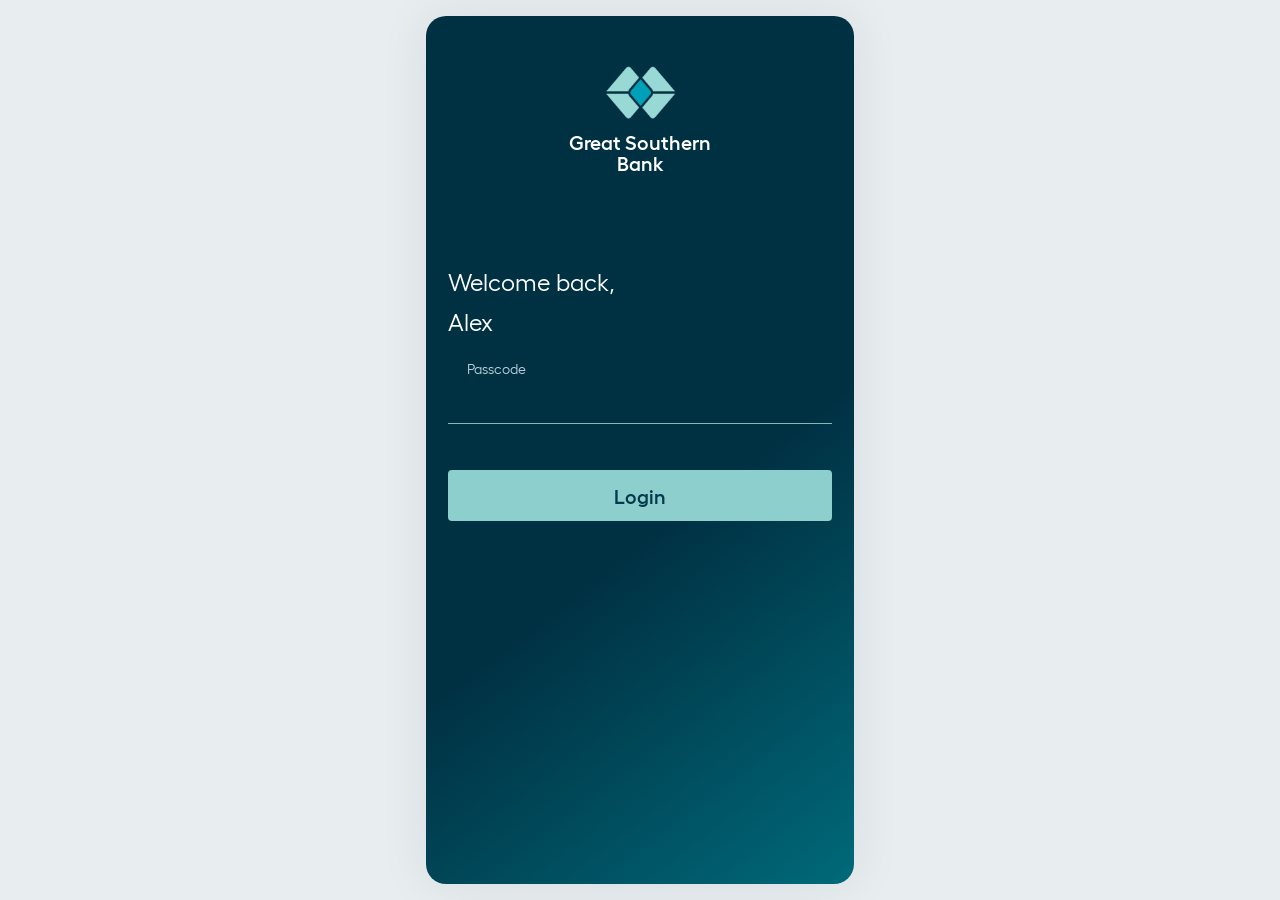
==== commit ff4b1cdf: "Refactor loginView function to improve readability" ====
--- a/index.html
+++ b/index.html
@@ -2104,7 +2104,7 @@
 paths.savings =
   "M20 11h2v4l-3 2-1 4h-3v-3H9v3H6l-1-5-3-2V9h3l1-5 4 3M12 5a3 3 0 1 0 0-6 3 3 0 0 0 0 6M9 9h5M17 11h.1";
 function loginView() {
-  return `<div class="login-brand">${mark}<span>Great Southern<br>Bank</span></div><form id="login-form"><h1>Welcome back,<br><span>${escape(state.name.split(" ")[0])}</span></h1><label class="passcode-label">Passcode<input name="passcode" id="passcode" type="password" inputmode="numeric" autocomplete="off" maxlength="4" pattern="[0-9]{4}" aria-label="Passcode" required></label><p id="login-error" role="alert"></p><button class="btn login-button">Login</button><p class="login-help">Demo passcode: 3012</p></form><p class="login-foot">Independent banking prototype</p>`;
+  return `<div class="login-brand">${mark}<span>Great Southern<br>Bank</span></div><form id="login-form"><h1>Welcome back,<br><span>${escape(state.name.split(" ")[0])}</span></h1><label class="passcode-label">Passcode<input name="passcode" id="passcode" type="password" inputmode="numeric" autocomplete="off" maxlength="4" pattern="[0-9]{4}" aria-label="Passcode" required></label><p id="login-error" role="alert"></p><button class="btn login-button">Login</button></form>`;
 }
 
 function save() {
@@ -2272,7 +2272,7 @@
   return `<div class="vault">${icon("vault")}<h2>When an account is in The Vault</h2><p>It will be hidden from your accounts list.</p><p>You will still see the account and balance in your statements.</p><p class="sheet-note">This demo lets you explore the screen. Your sample accounts stay accessible.</p><button class="btn" data-action="back">Back to accounts</button></div>`;
 }
 function loanView() {
-  return `<div class="pad"><h2 style="font-size:22px">${escape(product)}</h2>${product.includes("loans") ? `<h3 style="font-size:16px">Compare ${escape(product.toLowerCase())}</h3><div class="two-buttons"><label class="field">Property price<input id="price" type="number" value="500000" min="0"></label><label class="field">Deposit amount<input id="deposit" type="number" value="150000" min="0"></label></div><label class="field">Loan purpose<select><option>Owner occupier</option><option>Investment</option></select></label><label class="field">Loan type<select><option>Principal & interest</option><option>Interest only</option></select></label><div class="loan-card"><h2>Basic Variable</h2><p>Illustrative demo figures</p><div class="rates"><div><span>Demo rate</span><strong>6.04<small>%</small></strong></div><div><span>Comparison example</span><strong>6.10<small>%</small></strong></div></div><p>Estimated repayments</p><h2 id="repayment">$2,108 <small style="font-size:14px">Monthly</small></h2></div><p class="sheet-note">Sample illustration only. Not a current bank offer or a loan application.</p>` : `<p>Explore ${escape(product.toLowerCase())}.</p><p class="sheet-note">Product applications are unavailable in this demo.</p>`}<button class="btn outline" data-action="nav-products">Back to products</button></div>`;
+  return `<div class="pad"><h2 style="font-size:22px">${escape(product)}</h2>${product.includes("loans") ? `<h3 style="font-size:16px">Compare ${escape(product.toLowerCase())}</h3><div class="two-buttons"><label class="field">Property price<input id="price" type="number" value="500000" min="0"></label><label class="field">Deposit amount<input id="deposit" type="number" value="150000" min="0"></label></div><label class="field">Loan purpose<select><option>Owner occupier</option><option>Investment</option></select></label><label class="field">Loan type<select><option>Principal & interest</option><option>Interest only</option></select></label><div class="loan-card"><h2>Basic Variable</h2><p>Illustrative demo figures</p><div class="rates"><div><span>Demo rate</span><strong>6.04<small>%</small></strong></div><div><span>Comparison example</span><strong>6.10<small>%</small></strong></div></div><p>Estimated repayments</p><h2 id="repayment">$2,108 <small style="font-size:14px">Monthly</small></h2></div>` : `<p>Explore ${escape(product.toLowerCase())}.</p>`}<button class="btn outline" data-action="nav-products">Back to products</button></div>`;
 }
 function closeOverlay() {
   const old = $("#overlay").firstElementChild;
@@ -2298,7 +2298,7 @@
 }
 function menu(settings = false) {
   overlay(
-    `<div class="drawer-head"><span class="brand">${settings ? "Services & settings" : mark + "Great Southern Bank"}</span><button class="close" data-action="close" aria-label="Close menu">×</button></div><div class="sheet-note">Interactive demo · fictional data</div>${settings ? row("Personal details", "", "accounts", "personal") + row("Change password", "", "lock", "password") + row("Lock app", "", "lock", "logout") + row("Data sharing", "", "info", "sharing") + row("Back", "", "back", "menu") : row("Accounts", "", "accounts", "nav-accounts") + row("Payments & payees", "", "wallet", "payments") + row("Cards", "", "cards", "nav-cards") + row("Open or apply", "", "products", "nav-products") + row("Services & settings", "", "settings", "settings") + row("Contact us", "", "phone", "contact") + row("Important information", "", "info", "information") + row("Give us feedback", "", "info", "feedback") + row("FAQ’s", "", "info", "faq")}<button class="btn outline" data-action="logout">Log out</button><div class="meta">Independent prototype · not connected to the bank</div>`,
+    `<div class="drawer-head"><span class="brand">${settings ? "Services & settings" : mark + "Great Southern Bank"}</span><button class="close" data-action="close" aria-label="Close menu">×</button></div>${settings ? row("Personal details", "", "accounts", "personal") + row("Change password", "", "lock", "password") + row("Lock app", "", "lock", "logout") + row("Data sharing", "", "info", "sharing") + row("Back", "", "back", "menu") : row("Accounts", "", "accounts", "nav-accounts") + row("Payments & payees", "", "wallet", "payments") + row("Cards", "", "cards", "nav-cards") + row("Open or apply", "", "products", "nav-products") + row("Services & settings", "", "settings", "settings") + row("Contact us", "", "phone", "contact") + row("Important information", "", "info", "information") + row("Give us feedback", "", "info", "feedback") + row("FAQ’s", "", "info", "faq")}<button class="btn outline" data-action="logout">Log out</button>`,
     "drawer",
   );
 }
